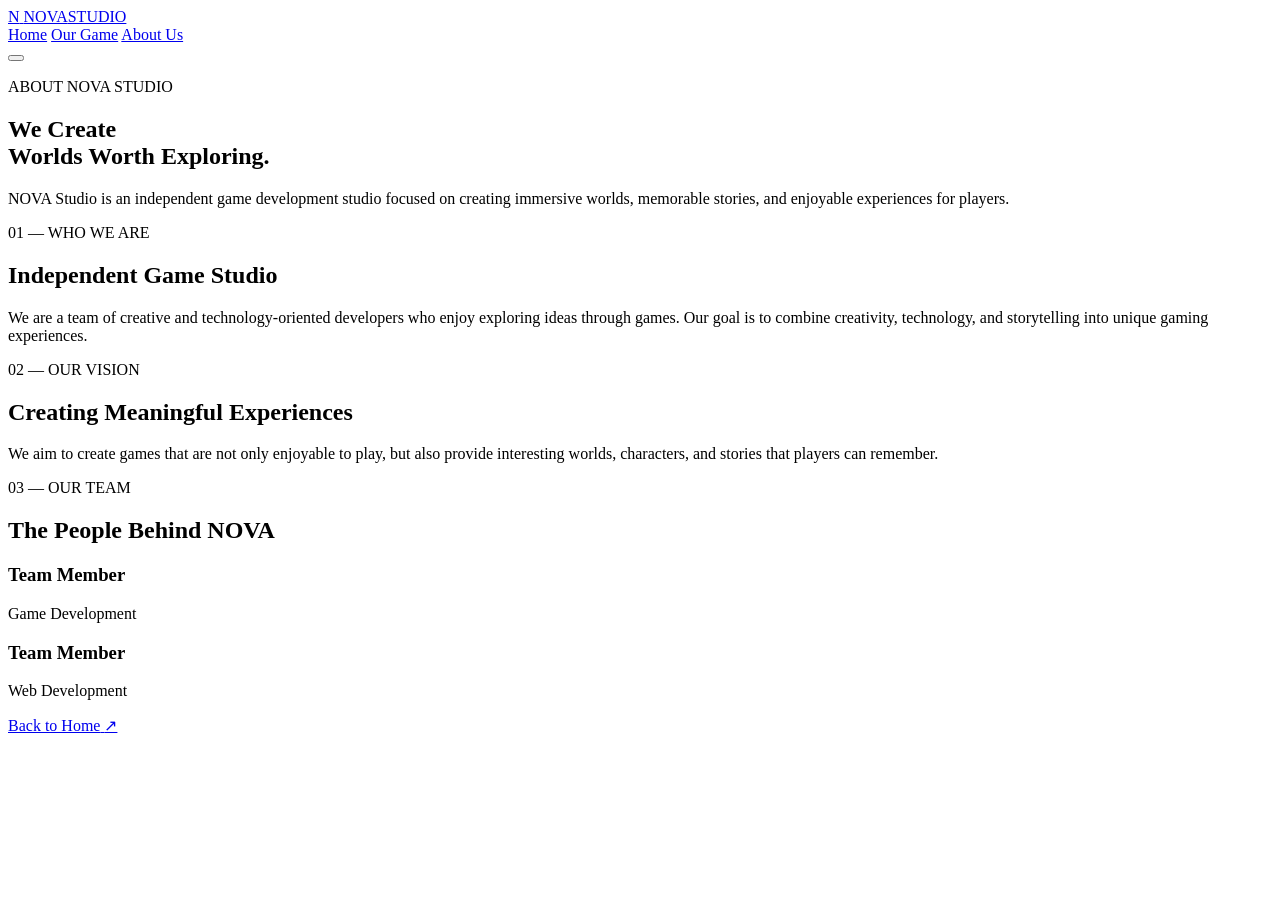
==== about-us.html @ 88ca2825 "Add About Us" ====
<!DOCTYPE html>
<html lang="en">
<head>
    <meta charset="UTF-8">
    <meta name="viewport" content="width=device-width, initial-scale=1.0">
    <meta name="description" content="Learn more about NOVA Studio, an independent game development studio.">
    <title>About Us — NOVA Studio</title>

    <link rel="stylesheet" href="about-us.css">
</head>
<body>

    <div class="about-background"></div>
    <div class="about-overlay"></div>

    <header class="navbar">
        <a href="index.html" class="logo">
            <span class="logo-mark">N</span>
            <span class="logo-text">NOVA<span>STUDIO</span></span>
        </a>

        <nav class="nav-links">
            <a href="index.html">Home</a>
            <a href="our-game.html">Our Game</a>
            <a href="about-us.html" class="active">About Us</a>
        </nav>

        <button class="menu-toggle" aria-label="Open menu">
            <span></span>
            <span></span>
        </button>
    </header>

    <main class="about-page">

        <section class="about-hero">
            <p class="eyebrow">
                <span class="eyebrow-line"></span>
                ABOUT NOVA STUDIO
            </p>

            <h1>
                We Create<br>
                <span>Worlds Worth Exploring.</span>
            </h1>

            <p class="about-description">
                NOVA Studio is an independent game development studio
                focused on creating immersive worlds, memorable stories,
                and enjoyable experiences for players.
            </p>
        </section>

        <section class="about-info">

            <div class="about-card">
                <p class="card-label">01 — WHO WE ARE</p>

                <h2>Independent Game Studio</h2>

                <p>
                    We are a team of creative and technology-oriented
                    developers who enjoy exploring ideas through games.
                    Our goal is to combine creativity, technology, and
                    storytelling into unique gaming experiences.
                </p>
            </div>

            <div class="about-card">
                <p class="card-label">02 — OUR VISION</p>

                <h2>Creating Meaningful Experiences</h2>

                <p>
                    We aim to create games that are not only enjoyable
                    to play, but also provide interesting worlds,
                    characters, and stories that players can remember.
                </p>
            </div>

        </section>

        <section class="team-section">

            <p class="card-label">03 — OUR TEAM</p>

            <h2>The People Behind NOVA</h2>

            <div class="team-grid">

                <div class="team-card">
                    <h3>Team Member</h3>
                    <p>Game Development</p>
                </div>

                <div class="team-card">
                    <h3>Team Member</h3>
                    <p>Web Development</p>
                </div>

            </div>

        </section>

        <div class="about-action">
            <a href="index.html" class="btn btn-secondary">
                <span>Back to Home</span>
                <span class="btn-arrow">↗</span>
            </a>
        </div>

    </main>

</body>
</html>
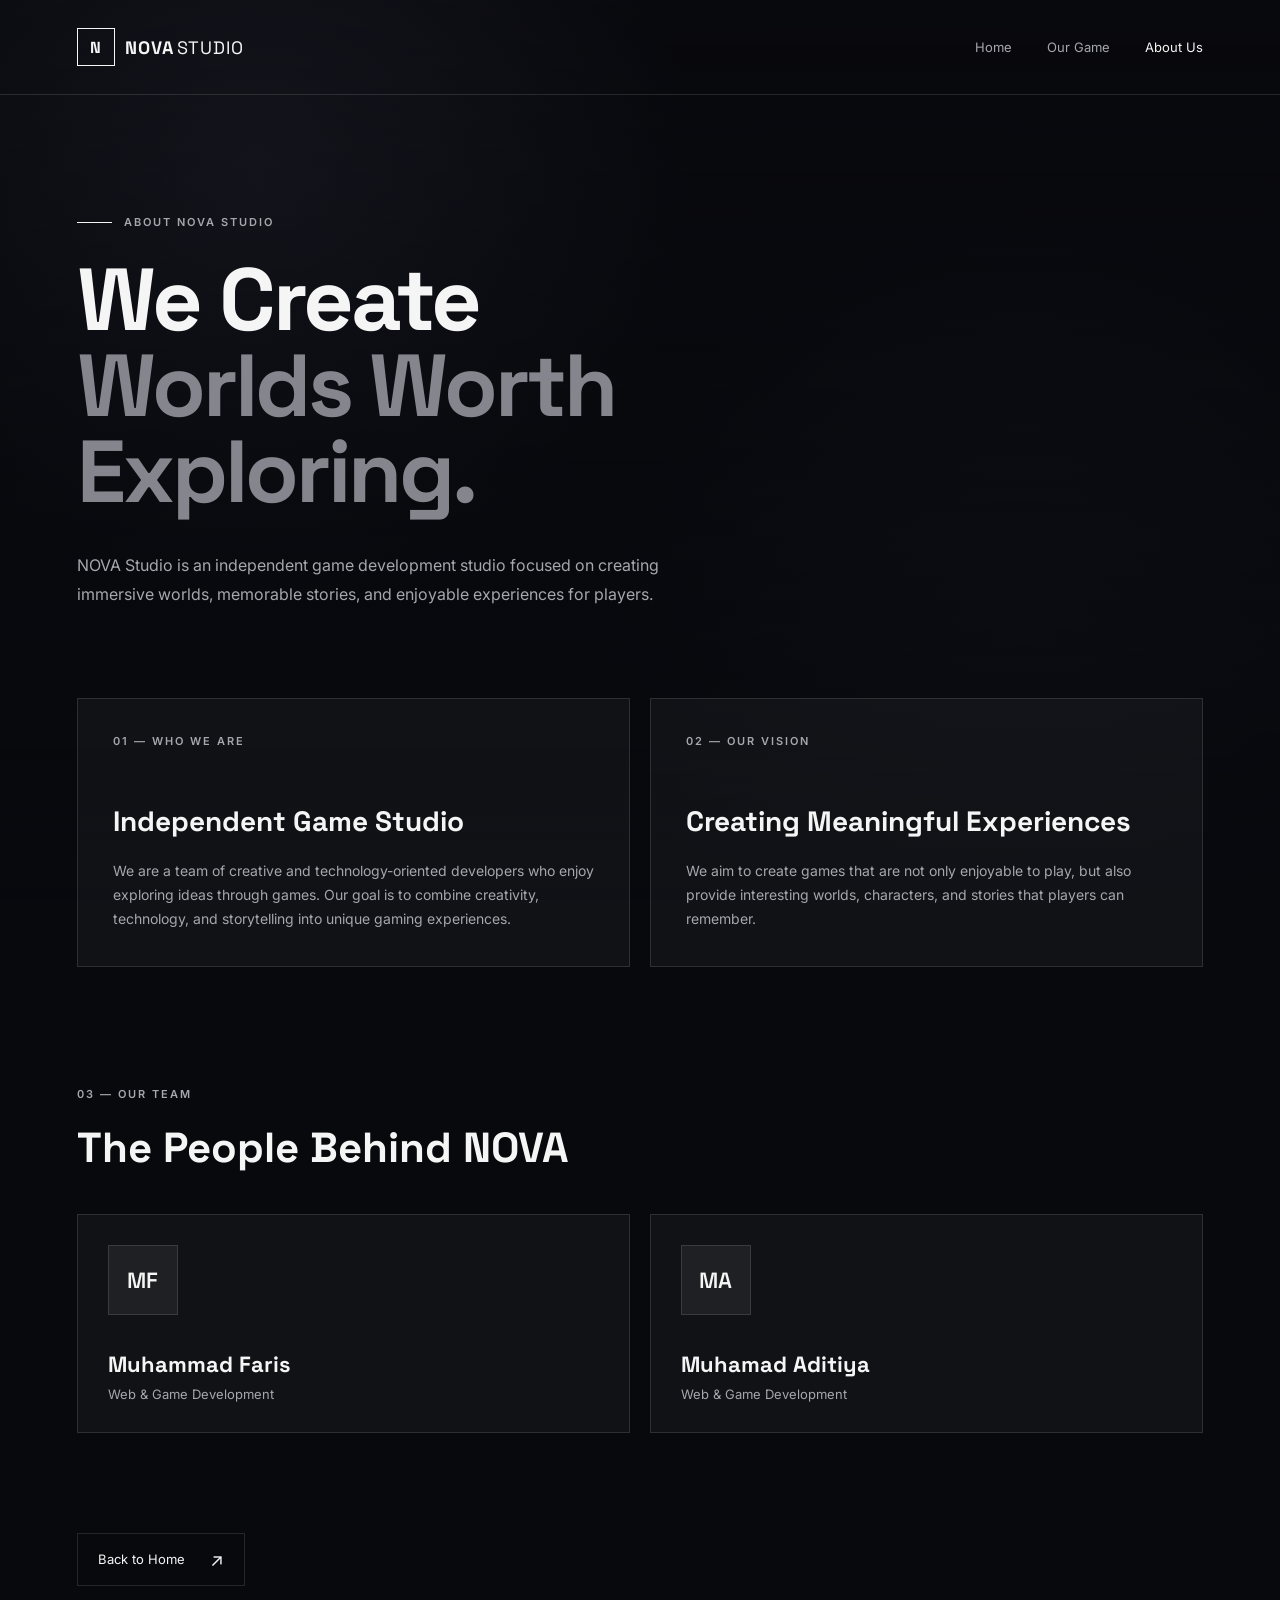
==== commit aff400c0: "Update About Us" ====
--- a/about-us.html
+++ b/about-us.html
@@ -88,17 +88,23 @@
 
             <div class="team-grid">
 
-                <div class="team-card">
-                    <h3>Team Member</h3>
-                    <p>Game Development</p>
-                </div>
+    <div class="team-card">
+        <div class="team-avatar">MF</div>
+        <div class="team-info">
+            <h3>Muhammad Faris</h3>
+            <p>Web & Game Development</p>
+        </div>
+    </div>
 
-                <div class="team-card">
-                    <h3>Team Member</h3>
-                    <p>Web Development</p>
-                </div>
+    <div class="team-card">
+        <div class="team-avatar">MA</div>
+        <div class="team-info">
+            <h3>Muhamad Aditiya</h3>
+            <p>Web & Game Development</p>
+        </div>
+    </div>
 
-            </div>
+</div>
 
         </section>
 
--- a/about-us.css
+++ b/about-us.css
@@ -0,0 +1,379 @@
+@import url('https://fonts.googleapis.com/css2?family=Inter:wght@400;500;600;700&family=Space+Grotesk:wght@400;500;600;700&display=swap');
+
+:root {
+    --bg: #08090d;
+    --text: #f5f5f5;
+    --muted: #a6a6ad;
+    --line: rgba(255, 255, 255, 0.12);
+    --card: rgba(255, 255, 255, 0.04);
+    --accent: #ffffff;
+}
+
+* {
+    margin: 0;
+    padding: 0;
+    box-sizing: border-box;
+}
+
+html {
+    scroll-behavior: smooth;
+}
+
+body {
+    font-family: 'Inter', sans-serif;
+    background: var(--bg);
+    color: var(--text);
+    min-height: 100vh;
+    overflow-x: hidden;
+}
+
+/* Background */
+
+.about-background {
+    position: fixed;
+    inset: 0;
+    z-index: -2;
+    background:
+        radial-gradient(circle at 20% 20%, rgba(120, 120, 160, 0.15), transparent 35%),
+        radial-gradient(circle at 80% 70%, rgba(80, 100, 150, 0.12), transparent 35%),
+        #08090d;
+}
+
+.about-overlay {
+    position: fixed;
+    inset: 0;
+    z-index: -1;
+    background: linear-gradient(
+        to bottom,
+        rgba(8, 9, 13, 0.2),
+        rgba(8, 9, 13, 0.9)
+    );
+}
+
+/* Navbar */
+
+.navbar {
+    width: 100%;
+    padding: 28px 6%;
+    display: flex;
+    align-items: center;
+    justify-content: space-between;
+    border-bottom: 1px solid var(--line);
+}
+
+.logo {
+    display: flex;
+    align-items: center;
+    gap: 10px;
+    color: var(--text);
+    text-decoration: none;
+}
+
+.logo-mark {
+    width: 38px;
+    height: 38px;
+    display: flex;
+    align-items: center;
+    justify-content: center;
+    border: 1px solid var(--text);
+    font-family: 'Space Grotesk', sans-serif;
+    font-weight: 700;
+}
+
+.logo-text {
+    font-family: 'Space Grotesk', sans-serif;
+    font-size: 18px;
+    font-weight: 700;
+    letter-spacing: 1px;
+}
+
+.logo-text span {
+    font-weight: 400;
+    margin-left: 3px;
+}
+
+.nav-links {
+    display: flex;
+    gap: 35px;
+}
+
+.nav-links a {
+    color: var(--muted);
+    text-decoration: none;
+    font-size: 13px;
+    transition: 0.3s;
+}
+
+.nav-links a:hover,
+.nav-links a.active {
+    color: var(--text);
+}
+
+.menu-toggle {
+    display: none;
+}
+
+/* Main */
+
+.about-page {
+    width: 88%;
+    max-width: 1200px;
+    margin: 0 auto;
+}
+
+/* Hero */
+
+.about-hero {
+    padding: 120px 0 90px;
+    max-width: 850px;
+}
+
+.eyebrow,
+.card-label {
+    color: var(--muted);
+    font-size: 11px;
+    letter-spacing: 2px;
+    font-weight: 600;
+}
+
+.eyebrow {
+    display: flex;
+    align-items: center;
+    gap: 12px;
+    margin-bottom: 28px;
+}
+
+.eyebrow-line {
+    width: 35px;
+    height: 1px;
+    background: var(--text);
+}
+
+.about-hero h1 {
+    font-family: 'Space Grotesk', sans-serif;
+    font-size: clamp(48px, 7vw, 88px);
+    line-height: 0.98;
+    letter-spacing: -3px;
+    margin-bottom: 35px;
+}
+
+.about-hero h1 span {
+    color: #85858d;
+}
+
+.about-description {
+    max-width: 650px;
+    color: var(--muted);
+    font-size: 16px;
+    line-height: 1.8;
+}
+
+/* Information Cards */
+
+.about-info {
+    display: grid;
+    grid-template-columns: repeat(2, 1fr);
+    gap: 20px;
+    margin-bottom: 120px;
+}
+
+.about-card {
+    padding: 35px;
+    border: 1px solid var(--line);
+    background: var(--card);
+    transition: 0.3s;
+}
+
+.about-card:hover {
+    transform: translateY(-5px);
+    border-color: rgba(255, 255, 255, 0.3);
+}
+
+.about-card .card-label {
+    margin-bottom: 55px;
+}
+
+.about-card h2 {
+    font-family: 'Space Grotesk', sans-serif;
+    font-size: 28px;
+    margin-bottom: 20px;
+}
+
+.about-card p:last-child {
+    color: var(--muted);
+    line-height: 1.7;
+    font-size: 14px;
+}
+
+/* Team */
+
+.team-section {
+    padding-bottom: 80px;
+}
+
+.team-section > h2 {
+    font-family: 'Space Grotesk', sans-serif;
+    font-size: 42px;
+    margin: 20px 0 40px;
+}
+
+.team-grid {
+    display: grid;
+    grid-template-columns: repeat(2, 1fr);
+    gap: 20px;
+}
+
+.team-card {
+    min-height: 180px;
+    padding: 30px;
+    border: 1px solid var(--line);
+    background: var(--card);
+    display: flex;
+    flex-direction: column;
+    justify-content: flex-end;
+    transition: 0.3s;
+}
+
+.team-avatar {
+    width: 70px;
+    height: 70px;
+    border: 1px solid var(--line);
+    display: flex;
+    align-items: center;
+    justify-content: center;
+    margin-bottom: auto;
+    font-family: 'Space Grotesk', sans-serif;
+    font-size: 22px;
+    font-weight: 600;
+    color: var(--text);
+    background: rgba(255, 255, 255, 0.06);
+}
+
+.team-info {
+    margin-top: 35px;
+}
+
+.team-card h3 {
+    font-family: 'Space Grotesk', sans-serif;
+    font-size: 22px;
+    margin-bottom: 8px;
+}
+
+.team-card p {
+    color: var(--muted);
+    font-size: 13px;
+}
+
+.team-card:hover {
+    transform: translateY(-5px);
+    border-color: rgba(255, 255, 255, 0.3);
+}
+
+.team-card h3 {
+    font-family: 'Space Grotesk', sans-serif;
+    font-size: 22px;
+    margin-bottom: 8px;
+}
+
+.team-card p {
+    color: var(--muted);
+    font-size: 13px;
+}
+
+/* Button */
+
+.about-action {
+    padding: 20px 0 80px;
+}
+
+.btn {
+    display: inline-flex;
+    align-items: center;
+    gap: 25px;
+    padding: 15px 20px;
+    text-decoration: none;
+    font-size: 13px;
+    border: 1px solid var(--line);
+    color: var(--text);
+    transition: 0.3s;
+}
+
+.btn:hover {
+    background: var(--text);
+    color: var(--bg);
+}
+
+.btn-arrow {
+    font-size: 18px;
+}
+
+/* Responsive */
+
+@media (max-width: 768px) {
+
+    .navbar {
+        padding: 22px 5%;
+    }
+
+    .nav-links {
+        gap: 18px;
+    }
+
+    .nav-links a {
+        font-size: 11px;
+    }
+
+    .about-page {
+        width: 90%;
+    }
+
+    .about-hero {
+        padding: 80px 0 60px;
+    }
+
+    .about-hero h1 {
+        font-size: 48px;
+        letter-spacing: -2px;
+    }
+
+    .about-info,
+    .team-grid {
+        grid-template-columns: 1fr;
+    }
+
+    .about-info {
+        margin-bottom: 80px;
+    }
+
+    .team-section > h2 {
+        font-size: 32px;
+    }
+}
+
+@media (max-width: 480px) {
+
+    .nav-links {
+        gap: 10px;
+    }
+
+    .nav-links a {
+        font-size: 10px;
+    }
+
+    .logo-text {
+        font-size: 14px;
+    }
+
+    .logo-mark {
+        width: 32px;
+        height: 32px;
+    }
+
+    .about-hero h1 {
+        font-size: 40px;
+    }
+
+    .about-card {
+        padding: 25px;
+    }
+}
